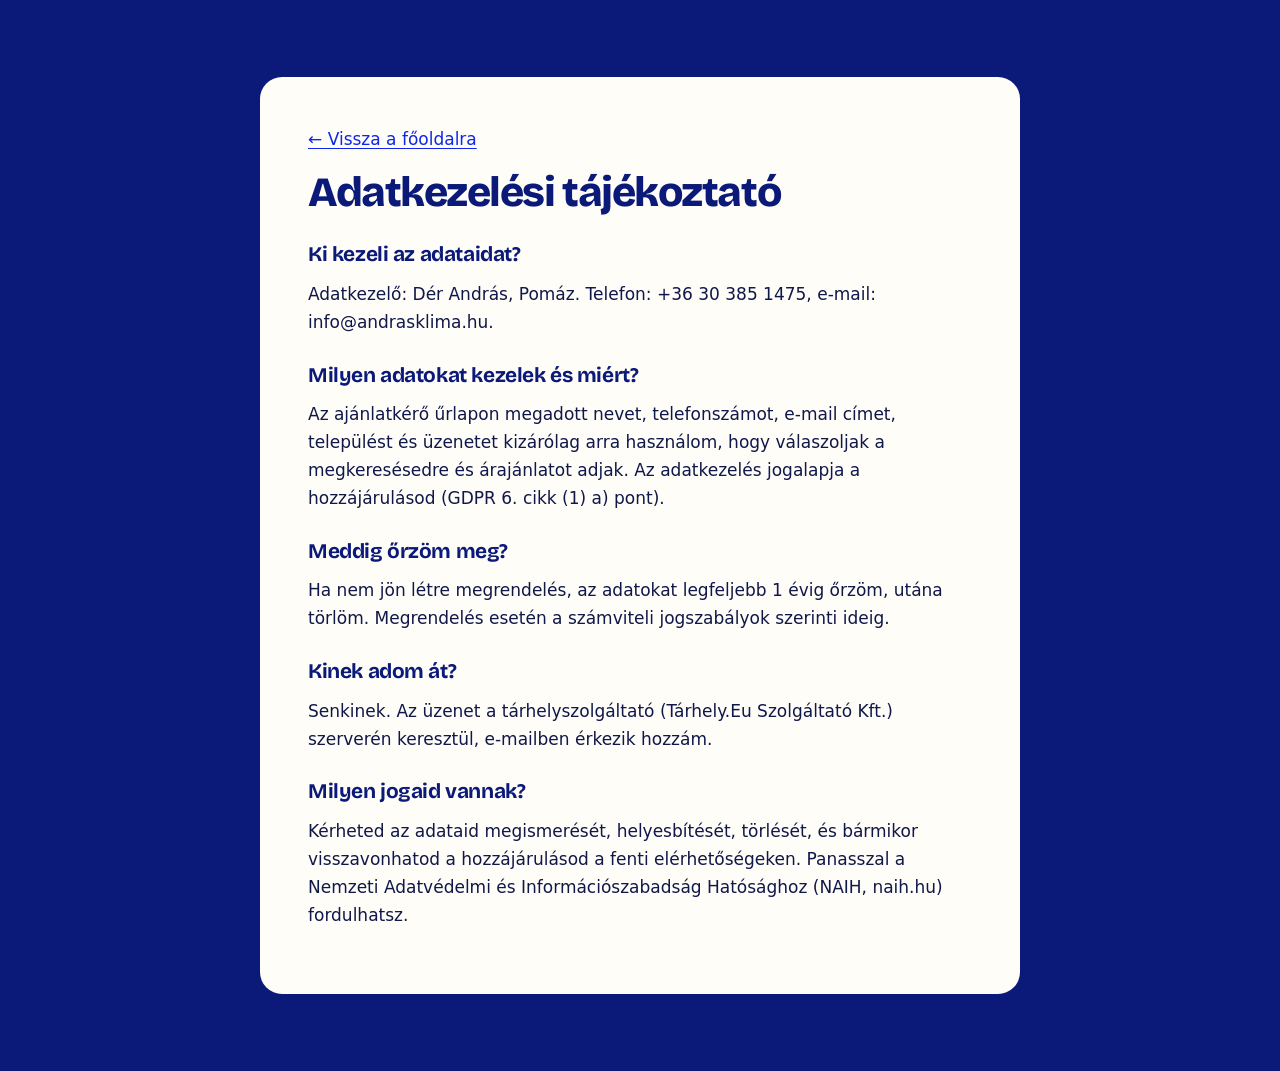
==== adatkezeles.html @ cb1713b2 "Add files via upload" ====
<!DOCTYPE html>
<html lang="hu">
<head>
  <meta charset="utf-8">
  <meta name="viewport" content="width=device-width, initial-scale=1">
  <title>Adatkezelési tájékoztató | Dér András klímaszerelő</title>
  <meta name="description" content="Adatkezelési tájékoztató az ajánlatkérő űrlaphoz – Dér András klímaszerelés.">
  <link rel="icon" href="favicon.svg" type="image/svg+xml">
  <link rel="stylesheet" href="assets/css/style.css">
</head>
<body class="subpage">
  <main id="tartalom" class="subpage-main">
    <article class="wrap subpage-card subpage-text">
      <p><a href="index.html">← Vissza a főoldalra</a></p>
      <h1>Adatkezelési tájékoztató</h1>
      <!-- MINTA SZÖVEG – élesítés előtt egészítsd ki a saját adataiddal (adószám, cím), vagy kérj hozzá szakmai segítséget. -->
      <h2>Ki kezeli az adataidat?</h2>
      <p>Adatkezelő: Dér András, Pomáz. Telefon: +36 30 385 1475, e-mail: info@andrasklima.hu.</p>
      <h2>Milyen adatokat kezelek és miért?</h2>
      <p>Az ajánlatkérő űrlapon megadott nevet, telefonszámot, e-mail címet, települést és üzenetet kizárólag arra használom, hogy válaszoljak a megkeresésedre és árajánlatot adjak. Az adatkezelés jogalapja a hozzájárulásod (GDPR 6. cikk (1) a) pont).</p>
      <h2>Meddig őrzöm meg?</h2>
      <p>Ha nem jön létre megrendelés, az adatokat legfeljebb 1 évig őrzöm, utána törlöm. Megrendelés esetén a számviteli jogszabályok szerinti ideig.</p>
      <h2>Kinek adom át?</h2>
      <p>Senkinek. Az üzenet a tárhelyszolgáltató (Tárhely.Eu Szolgáltató Kft.) szerverén keresztül, e-mailben érkezik hozzám.</p>
      <h2>Milyen jogaid vannak?</h2>
      <p>Kérheted az adataid megismerését, helyesbítését, törlését, és bármikor visszavonhatod a hozzájárulásod a fenti elérhetőségeken. Panasszal a Nemzeti Adatvédelmi és Információszabadság Hatósághoz (NAIH, naih.hu) fordulhatsz.</p>
    </article>
  </main>
</body>
</html>
---- assets/css/style.css ----
/* =========================================================
   Dér András – Klímaszerelés | egyetlen stíluslap
   Tartalom: 1. Alapok  2. Fejléc  3. Hero  4. Szekciók
   5. Szolgáltatások  6. Terület  7. Miért klíma  8. Árak
   9. Rólam  10. Űrlap  11. Lábléc  12. Animációk  13. Reszponzív
   ========================================================= */

@font-face {
  font-family: "Bricolage";
  src: url("../fonts/bricolage-latin.woff2") format("woff2");
  font-weight: 200 800; font-display: swap;
  unicode-range: U+0000-00FF, U+0131, U+0152-0153, U+02BB-02BC, U+02C6, U+02DA, U+02DC, U+2000-206F, U+20AC, U+2122, U+2191, U+2193, U+2212, U+2215, U+FEFF, U+FFFD;
}
@font-face {
  font-family: "Bricolage";
  src: url("../fonts/bricolage-latin-ext.woff2") format("woff2");
  font-weight: 200 800; font-display: swap;
  unicode-range: U+0100-02BA, U+02BD-02C5, U+02C7-02CC, U+02CE-02D7, U+02DD-02FF, U+1E00-1E9F, U+20A0-20AB, U+20AD-20C0, U+2C60-2C7F, U+A720-A7FF;
}

/* ---------- 1. Alapok ---------- */
:root {
  /* Márkaszínek – ha változtatnál, itt elég */
  --ink: #0B1A78;          /* mély sötétkék (hátterek, címsorok) */
  --ink-2: #09156A;        /* még mélyebb */
  --ink-3: #142A9E;        /* sötétkék, világosabb */
  --ink-deep: #071150;     /* lábléc */
  --brand: #0E27E8;        /* élénk márkakék (kiemelések) */
  --ice: #3DB3E0;          /* világoskék (kiemelés) */
  --ice-soft: #A9DDF2;     /* világoskék, halvány */
  --teal: #3DB3E0;
  --teal-text: #0E27E8;    /* linkek világos háttéren */
  --heat: #3DB3E0;         /* kiemelő gombszín */
  --heat-dark: #0E27E8;
  --on-accent: #0A1240;    /* szöveg világoskék háttéren */
  --paper: #FBF7EE;        /* krémfehér */
  --paper-2: #F3ECDD;      /* krém, sötétebb */
  --white: #FFFDF8;
  --text: #10184A;
  --muted: #444F78;
  --on-dark: #E3E8FF;      /* szöveg kék háttéren */
  --on-dark-muted: #CDD5FF;
  --danger: #B42318;
  --focus: #0E27E8;
  --radius: 22px;
  --radius-sm: 12px;
  --shadow: 0 1px 2px rgba(16,24,74,.06), 0 12px 32px -12px rgba(16,24,74,.22);
  --font-head: "Bricolage", ui-sans-serif, system-ui, "Segoe UI", sans-serif;
  --font-body: ui-sans-serif, system-ui, -apple-system, "Segoe UI", Roboto, "Helvetica Neue", Arial, sans-serif;
  --wrap: 1180px;
  --header-h: 72px;
}

*, *::before, *::after { box-sizing: border-box; }
html { scroll-behavior: smooth; scroll-padding-top: calc(var(--header-h) + 12px); -webkit-text-size-adjust: 100%; }
body {
  margin: 0; font-family: var(--font-body); font-size: clamp(1rem, .96rem + .2vw, 1.0625rem);
  line-height: 1.65; color: var(--text); background: var(--paper);
  -webkit-font-smoothing: antialiased; overflow-x: hidden;
}
img, svg { display: block; max-width: 100%; height: auto; }
h1, h2, h3 { font-family: var(--font-head); line-height: 1.1; margin: 0 0 .6em; letter-spacing: -.02em; font-weight: 700; }
h1 { font-size: clamp(2.4rem, 1.4rem + 4.6vw, 4.6rem); font-weight: 800; letter-spacing: -.035em; }
h2 { font-size: clamp(1.9rem, 1.3rem + 2.4vw, 3rem); }
h3 { font-size: clamp(1.15rem, 1.05rem + .4vw, 1.35rem); letter-spacing: -.01em; }
p { margin: 0 0 1em; }
a { color: var(--teal-text); text-underline-offset: 3px; }
a[href^="tel:"] { white-space: nowrap; }
a:hover { text-decoration-thickness: 2px; }
ul, ol { margin: 0; padding: 0; }
ul[role="list"], .town-list, .hero-facts, .main-nav ul, .price-card ul { list-style: none; }
figure { margin: 0; }
button { font: inherit; cursor: pointer; }

:focus-visible { outline: 3px solid var(--focus); outline-offset: 3px; border-radius: 6px; }
.sr-only { position: absolute !important; width: 1px; height: 1px; overflow: hidden; clip: rect(0 0 0 0); white-space: nowrap; }
.skip-link {
  position: absolute; left: 12px; top: -60px; z-index: 100; background: var(--ice); color: var(--on-accent);
  padding: .7em 1.1em; border-radius: 10px; font-weight: 700; text-decoration: none; transition: top .2s;
}
.skip-link:focus { top: 12px; }
main:focus { outline: none; }

.wrap { width: min(100% - 2.5rem, var(--wrap)); margin-inline: auto; }

/* Gombok */
.btn {
  display: inline-flex; align-items: center; justify-content: center; gap: .55em;
  background: var(--ice); color: var(--on-accent); font-weight: 700; text-decoration: none;
  padding: .95em 1.5em; border-radius: 999px; border: 2px solid var(--heat);
  transition: transform .25s cubic-bezier(.2,.8,.2,1), box-shadow .25s, background .25s;
  box-shadow: 0 10px 24px -10px rgba(61,179,224,.75); min-height: 48px; line-height: 1.2;
}
.btn svg { width: 1.15em; height: 1.15em; transition: transform .25s; }
.btn:hover { transform: translateY(-2px); box-shadow: 0 16px 30px -12px rgba(61,179,224,.9); text-decoration: none; }
.btn:hover svg { transform: translateX(3px); }
.btn:active { transform: translateY(0); }
.btn-ghost { background: transparent; color: var(--white); border-color: rgba(255,255,255,.3); box-shadow: none; }
.btn-ghost:hover { border-color: var(--paper); box-shadow: none; }
.btn-ghost:hover svg { transform: none; }
.btn-small { padding: .6em 1.1em; font-size: .95rem; min-height: 44px; }
.btn-ice { background: var(--paper); border-color: var(--paper); color: var(--ink); box-shadow: none; }
.btn-block { width: 100%; }

/* ---------- 2. Fejléc ---------- */
.site-header {
  --focus: var(--paper);
  position: fixed; inset: 0 0 auto; z-index: 50; height: var(--header-h);
  color: var(--white); transition: background .3s, box-shadow .3s;
}
.site-header.is-scrolled { background: rgba(11,26,120,.94); backdrop-filter: blur(12px); -webkit-backdrop-filter: blur(12px); box-shadow: 0 8px 30px -18px rgba(5,10,60,.6); }
.header-inner { height: 100%; display: flex; align-items: center; gap: 1.5rem; }
.logo { display: flex; align-items: center; gap: .65rem; color: inherit; text-decoration: none; margin-right: auto; }
.logo-mark {
  width: 36px; height: 36px; border-radius: 50%; flex: none;
  background: conic-gradient(from 210deg, var(--ice), var(--ice-soft) 40%, var(--paper) 70%, var(--ice));
  -webkit-mask: radial-gradient(circle, transparent 9px, #000 10px); mask: radial-gradient(circle, transparent 9px, #000 10px);
  animation: spin 14s linear infinite;
}
.logo-text { font-family: var(--font-head); font-weight: 800; font-size: 1.15rem; line-height: 1; letter-spacing: -.02em; }
.logo-text small { display: block; font-family: var(--font-body); font-weight: 500; font-size: .72rem; letter-spacing: .14em; text-transform: uppercase; color: var(--ice); margin-top: 4px; }

.main-nav ul { display: flex; align-items: center; gap: .25rem; }
.main-nav a:not(.btn) {
  color: var(--white); text-decoration: none; font-weight: 500; font-size: .95rem; padding: .5em .75em; border-radius: 999px;
  position: relative; transition: background .2s;
}
.main-nav a:not(.btn):hover, .main-nav a[aria-current="true"] { background: rgba(255,255,255,.1); }
.nav-cta-li { margin-left: .5rem; }

.header-tools { display: flex; align-items: center; gap: .4rem; }
.icon-btn {
  width: 44px; height: 44px; border-radius: 50%; display: grid; place-items: center;
  background: rgba(255,255,255,.08); border: 1px solid rgba(255,255,255,.16); color: var(--white); transition: background .2s;
}
.icon-btn svg { width: 20px; height: 20px; }
.icon-btn:hover { background: rgba(255,255,255,.18); }
.phone-btn { display: none; }
.menu-toggle { display: none; width: 44px; height: 44px; border: 0; background: transparent; position: relative; color: var(--white); }
.menu-toggle span, .menu-toggle span::before, .menu-toggle span::after {
  position: absolute; left: 11px; width: 22px; height: 2px; background: currentColor; border-radius: 2px; transition: transform .3s, top .3s, opacity .2s;
}
.menu-toggle span { top: 21px; }
.menu-toggle span::before, .menu-toggle span::after { content: ""; left: 0; }
.menu-toggle span::before { top: -7px; }
.menu-toggle span::after { top: 7px; }
.menu-toggle[aria-expanded="true"] span { background: transparent; }
.menu-toggle[aria-expanded="true"] span::before { top: 0; transform: rotate(45deg); background: var(--white); }
.menu-toggle[aria-expanded="true"] span::after { top: 0; transform: rotate(-45deg); background: var(--white); }

/* ---------- 3. Hero ---------- */
.hero {
  --focus: var(--paper);
  position: relative; overflow: hidden; color: var(--white);
  background:
    radial-gradient(900px 560px at 85% 25%, rgba(14,39,232,.85), transparent 65%),
    radial-gradient(600px 400px at 95% 90%, rgba(61,179,224,.22), transparent 60%),
    radial-gradient(700px 500px at 0% 100%, rgba(5,10,60,.5), transparent 60%),
    var(--ink);
  padding: calc(var(--header-h) + clamp(2.5rem, 6vw, 5.5rem)) 0 clamp(4rem, 8vw, 7rem);
}
.hero-air { position: absolute; inset: 0; pointer-events: none; opacity: .6; }
.hero-air svg { width: 100%; height: 100%; }
.hero-air path {
  fill: none; stroke: var(--ice); stroke-width: 1.4; stroke-linecap: round;
  stroke-dasharray: 2 18 120 40; animation: airflow 9s linear infinite; opacity: .55;
}
.hero-air path:nth-child(2) { animation-duration: 12s; stroke: var(--ice-soft); }
.hero-air path:nth-child(3) { animation-duration: 10s; animation-direction: reverse; opacity: .3; }
.hero-air path:nth-child(4) { animation-duration: 14s; stroke: var(--paper); opacity: .3; }

.hero-grid { position: relative; display: grid; grid-template-columns: 1.25fr .9fr; gap: clamp(2rem, 5vw, 4rem); align-items: center; }
.eyebrow {
  display: inline-flex; align-items: center; gap: .6em; font-size: .82rem; font-weight: 600; letter-spacing: .14em; text-transform: uppercase;
  color: var(--ice-soft); margin-bottom: 1.4rem;
}
.eyebrow::before { content: ""; width: 28px; height: 2px; background: var(--paper); }
.hero h1 em {
  font-style: normal; color: var(--ink); background: var(--paper); padding: 0 .18em; border-radius: .18em;
  -webkit-box-decoration-break: clone; box-decoration-break: clone; white-space: nowrap;
}
.lead { font-size: clamp(1.05rem, 1rem + .35vw, 1.25rem); color: var(--on-dark); max-width: 36em; margin-bottom: 2rem; }
.hero-actions { display: flex; flex-wrap: wrap; gap: .8rem; margin-bottom: 2.6rem; }
.hero-facts { display: flex; flex-wrap: wrap; gap: .6rem 1.8rem; color: var(--on-dark-muted); font-size: .92rem; }
.hero-facts li { display: flex; align-items: baseline; gap: .4em; }
.hero-facts strong { font-family: var(--font-head); color: var(--white); font-size: 1.1rem; }

/* Termosztát */
.dial-wrap { display: grid; place-items: center; }
.dial { position: relative; width: min(100%, 380px); aspect-ratio: 1; }
.dial::before {
  content: ""; position: absolute; inset: 9%; border-radius: 50%;
  background: radial-gradient(circle at 35% 30%, #2A43F5, var(--brand) 55%, var(--ink-2));
  box-shadow: inset 0 2px 0 rgba(255,255,255,.12), 0 40px 80px -30px rgba(5,10,60,.75), 0 0 0 1px rgba(255,255,255,.06);
}
.dial-ring { position: absolute; inset: 0; width: 100%; height: 100%; transform: rotate(135deg); }
.dial-ring circle { fill: none; stroke-width: 9; stroke-linecap: round; stroke-dasharray: 396 532; }
.dial-track { stroke: rgba(255,255,255,.14); }
.dial-heat { stroke: var(--paper); animation: heatOut 2.6s .3s cubic-bezier(.6,0,.3,1) forwards; }
.dial-cool { stroke-dasharray: 0 532; animation: coolIn 2.6s .3s cubic-bezier(.6,0,.3,1) forwards; }
.dial-face { position: absolute; inset: 0; display: grid; place-content: center; text-align: center; }
.dial-label { font-size: .78rem; letter-spacing: .2em; text-transform: uppercase; color: var(--on-dark-muted); }
.dial-temp { font-family: var(--font-head); font-weight: 800; font-size: clamp(4.5rem, 3rem + 6vw, 7rem); line-height: 1; letter-spacing: -.05em; font-variant-numeric: tabular-nums; }
.dial-temp sup { font-size: .3em; vertical-align: top; position: relative; top: .5em; margin-left: .05em; color: var(--ice-soft); letter-spacing: 0; }
.dial-mode { display: inline-flex; align-items: center; justify-content: center; gap: .45em; color: var(--ice-soft); font-weight: 600; font-size: .95rem; margin-top: .3rem; }
.dial-mode .dot { width: 8px; height: 8px; border-radius: 50%; background: var(--ice-soft); box-shadow: 0 0 0 0 rgba(169,221,242,.7); animation: pulse 2s infinite; }
.flake { position: absolute; width: 10px; height: 10px; border-radius: 50%; background: var(--ice); opacity: .7; animation: float 6s ease-in-out infinite; }
.f1 { top: 6%; left: 14%; } .f2 { top: 78%; right: 4%; width: 14px; height: 14px; animation-delay: -2s; background: var(--paper); opacity: .85; } .f3 { bottom: 2%; left: 30%; width: 6px; height: 6px; animation-delay: -4s; }

/* ---------- 4. Szekciók ---------- */
.section { padding: clamp(4.5rem, 9vw, 8rem) 0; position: relative; }
.section-dark { background: radial-gradient(800px 500px at 100% 0%, rgba(14,39,232,.55), transparent 60%), var(--ink); color: var(--on-dark); --focus: var(--paper); }
.section-dark h2, .section-dark h3 { color: var(--white); }
.section-dark a { color: var(--paper); }
.section-paper { background: var(--paper-2); }
.section-head { max-width: 760px; margin-bottom: clamp(2.5rem, 5vw, 4rem); }
.section-head > p:last-child { color: var(--muted); font-size: 1.08rem; }
.kicker {
  display: inline-flex; align-items: center; gap: .7em; font-weight: 600; font-size: .85rem; letter-spacing: .12em; text-transform: uppercase; color: var(--muted); margin-bottom: 1rem;
}
.section-dark .kicker { color: var(--on-dark-muted); }
.kicker span {
  font-family: var(--font-head); background: var(--ice); color: var(--on-accent); border-radius: 999px; padding: .15em .65em; letter-spacing: 0; font-weight: 800;
}

/* ---------- 5. Szolgáltatások ---------- */
.service-grid { display: grid; grid-template-columns: repeat(3, 1fr); gap: 1.1rem; counter-reset: svc; }
.service-card {
  --mx: 50%; --my: 0%;
  position: relative; background: var(--white); border-radius: var(--radius); padding: 2rem 1.8rem 1.8rem;
  border: 1px solid rgba(16,24,74,.08); box-shadow: var(--shadow); overflow: hidden; counter-increment: svc;
  transition: transform .35s cubic-bezier(.2,.8,.2,1), box-shadow .35s;
}
.service-card::before {
  content: ""; position: absolute; inset: 0; pointer-events: none; opacity: 0; transition: opacity .35s;
  background: radial-gradient(380px circle at var(--mx) var(--my), rgba(61,179,224,.28), transparent 45%);
}
.service-card::after {
  content: "0" counter(svc); position: absolute; top: 1.2rem; right: 1.4rem; font-family: var(--font-head); font-weight: 800;
  font-size: 2.6rem; line-height: 1; color: rgba(16,24,74,.07); letter-spacing: -.04em;
}
.service-card:hover { transform: translateY(-6px); box-shadow: 0 2px 4px rgba(16,24,74,.06), 0 28px 50px -20px rgba(16,24,74,.35); }
.service-card:hover::before { opacity: 1; }
.service-card > * { position: relative; }
.service-icon {
  width: 56px; height: 56px; padding: 13px; border-radius: 16px; background: var(--brand); color: var(--white); margin-bottom: 1.4rem;
  transition: transform .4s cubic-bezier(.2,.8,.2,1), background .3s, color .3s;
}
.service-card:hover .service-icon { transform: rotate(-8deg) scale(1.06); background: var(--ice); color: var(--on-accent); }
.service-card p { color: var(--muted); margin: 0; }

/* ---------- 6. Terület ---------- */
.area-grid { display: grid; grid-template-columns: 1.1fr .9fr; gap: clamp(2rem, 5vw, 5rem); align-items: center; }
.town-list { display: flex; flex-wrap: wrap; gap: .5rem; margin: 1.6rem 0 2.2rem; }
.town-list li { border: 1px solid rgba(255,255,255,.4); color: var(--white); border-radius: 999px; padding: .35em .9em; font-size: .92rem; }
.town-list li:last-child { background: var(--paper); color: var(--ink); border-color: var(--paper); font-weight: 600; }
.funfact {
  position: relative; background: linear-gradient(135deg, var(--ink-3), var(--ink-2)); border: 1px solid rgba(255,255,255,.22);
  border-radius: var(--radius); padding: 1.6rem 1.6rem 1.4rem; overflow: hidden;
}
.funfact::after {
  content: "?"; position: absolute; right: -.05em; bottom: -.3em; font-family: var(--font-head); font-weight: 800; font-size: 9rem; line-height: 1; color: rgba(61,179,224,.25); pointer-events: none;
}
.funfact h3 { color: var(--ice-soft) !important; display: flex; gap: .4em; align-items: center; margin-bottom: .5rem; }
.funfact p { color: var(--white); font-size: 1.05rem; min-height: 5.4em; transition: opacity .3s, transform .3s; }
.funfact p.is-changing { opacity: 0; transform: translateY(6px); }
.area-map img { width: 100%; border-radius: var(--radius); box-shadow: 0 40px 80px -40px rgba(5,10,60,.8); }
.marquee { overflow: hidden; margin: clamp(3rem, 6vw, 5rem) 0 calc(-1 * clamp(4.5rem, 9vw, 8rem) + 2.5rem); border-block: 1px solid rgba(255,255,255,.08); padding: 1.1rem 0; }
.marquee-track { display: flex; width: max-content; animation: marquee 40s linear infinite; }
.marquee span { font-family: var(--font-head); font-weight: 700; font-size: clamp(1.5rem, 1rem + 2vw, 2.5rem); color: transparent; -webkit-text-stroke: 1px rgba(255,255,255,.5); padding: 0 1.2rem; white-space: nowrap; letter-spacing: -.02em; }
.marquee span:nth-child(4n+1) { color: var(--ice-soft); -webkit-text-stroke: 0; }

/* ---------- 7. Miért klíma ---------- */
.why-grid { display: grid; grid-template-columns: repeat(3, 1fr); gap: 1.2rem; }
.why-card { background: var(--white); border-radius: var(--radius); overflow: hidden; box-shadow: var(--shadow); border: 1px solid rgba(16,24,74,.08); }
.why-card img { width: 100%; aspect-ratio: 4 / 3; object-fit: cover; transition: transform .6s cubic-bezier(.2,.8,.2,1); }
.why-card:hover img { transform: scale(1.04); }
.why-card h3 { margin: 1.4rem 1.6rem .5rem; }
.why-card p { margin: 0 1.6rem 1.7rem; color: var(--muted); }
.stat-row { display: grid; grid-template-columns: repeat(3, 1fr); gap: 1.2rem; margin-top: clamp(2.5rem, 5vw, 4rem); }
.stat-row li { border-top: 3px solid var(--ink); padding-top: 1.1rem; }
.stat-num { display: block; font-family: var(--font-head); font-weight: 800; font-size: clamp(2.6rem, 2rem + 2.5vw, 3.8rem); line-height: 1; letter-spacing: -.04em; color: var(--ink); margin-bottom: .4rem; font-variant-numeric: tabular-nums; }
.stat-row li:nth-child(1) .stat-num { color: var(--ink); }
.stat-row li:nth-child(2) .stat-num { color: var(--text); }
.stat-row li:nth-child(3) .stat-num { color: var(--ink); }
.stat-row li:nth-child(2) { border-top-color: var(--ice); }
.stat-label { color: var(--muted); font-size: .95rem; }
.why-cta { margin: 3rem 0 0; font-size: 1.15rem; font-weight: 500; }
.why-cta a { font-weight: 700; }

/* ---------- 8. Árak ---------- */
.price-grid { display: grid; grid-template-columns: repeat(3, 1fr); gap: 1.2rem; align-items: stretch; margin-bottom: 2.5rem; }
.price-card { background: var(--white); border-radius: var(--radius); padding: 2rem 1.8rem; border: 1px solid rgba(16,24,74,.1); display: flex; flex-direction: column; position: relative; transition: transform .35s; }
.price-card:hover { transform: translateY(-4px); }
.price-card-featured { background: var(--ink); color: var(--on-dark); border-color: var(--ink); box-shadow: 0 30px 60px -30px rgba(11,26,120,.7); --focus: var(--paper); background: linear-gradient(160deg, var(--brand), var(--ink)); }
.price-card-featured h3 { color: var(--white); }
.price-card-featured .price { color: var(--white); }
.price-card-featured li::before { background: var(--ice) !important; }
.badge { position: absolute; top: -.85rem; left: 1.8rem; margin: 0; background: var(--ice); color: var(--on-accent); font-weight: 700; font-size: .8rem; letter-spacing: .06em; text-transform: uppercase; padding: .3em .9em; border-radius: 999px; }
.price { font-family: var(--font-head); font-weight: 800; font-size: clamp(1.9rem, 1.5rem + 1.4vw, 2.5rem); letter-spacing: -.03em; color: var(--ink); line-height: 1.1; margin-bottom: 1rem; }
.price .from { font-family: var(--font-body); font-size: 1.05rem; margin-left: .1em; font-weight: 500; letter-spacing: 0; color: inherit; opacity: .7; }
.price-card ul { display: grid; gap: .55rem; margin: .5rem 0 1.6rem; }
.price-card li { position: relative; padding-left: 1.4em; font-size: .97rem; }
.price-card li::before { content: ""; position: absolute; left: 0; top: .55em; width: .6em; height: .6em; border-radius: 50%; background: var(--teal); }
.price-card .btn { margin-top: auto; }
.table-wrap { background: var(--white); border-radius: var(--radius); padding: .6rem 1.8rem 1rem; border: 1px solid rgba(16,24,74,.1); overflow-x: auto; }
.price-table { width: 100%; border-collapse: collapse; }
.price-table caption { text-align: left; font-family: var(--font-head); font-weight: 700; font-size: 1.25rem; padding: 1.2rem 0 .6rem; color: var(--ink); }
.price-table th, .price-table td { text-align: left; padding: .9rem 0; border-bottom: 1px solid rgba(16,24,74,.1); vertical-align: top; }
.price-table thead th { font-size: .8rem; text-transform: uppercase; letter-spacing: .1em; color: var(--muted); font-weight: 600; padding-top: .4rem; }
.price-table tbody th { font-weight: 500; padding-right: 1.5rem; }
.price-table td { text-align: right; font-weight: 700; color: var(--ink); }
.price-table thead th:last-child { text-align: right; }
.price-table tbody tr:last-child th, .price-table tbody tr:last-child td { border-bottom: 0; }

/* ---------- 9. Rólam ---------- */
.about-grid { display: grid; grid-template-columns: .8fr 1.2fr; gap: clamp(2rem, 6vw, 5.5rem); align-items: center; }
.about-photo { position: relative; isolation: isolate; width: 100%; max-width: 420px; justify-self: center; }
.about-photo::before { content: ""; position: absolute; inset: 0; background: var(--ice); opacity: .35; border-radius: var(--radius); transform: rotate(-4deg); z-index: -1; transition: transform .6s cubic-bezier(.2,.8,.2,1); }
.about-photo:hover::before { transform: rotate(-6deg); }
.about-photo img { width: 100%; height: auto; border-radius: var(--radius); box-shadow: var(--shadow); aspect-ratio: 480 / 560; object-fit: cover; }
.about-copy > p { font-size: 1.08rem; color: var(--muted); }
.contact-list { display: grid; gap: .7rem; margin-top: 1.8rem; }
.contact-list li { display: flex; align-items: center; gap: .8rem; font-weight: 600; }
.contact-list svg { width: 42px; height: 42px; padding: 10px; border-radius: 12px; background: var(--brand); color: var(--white); flex: none; }
.contact-list a { color: var(--ink); text-decoration: none; }
.contact-list a:hover { text-decoration: underline; }

/* ---------- 10. Űrlap ---------- */
.form-grid { display: grid; grid-template-columns: .85fr 1.15fr; gap: clamp(2rem, 5vw, 4.5rem); align-items: start; }
.form-intro > p { font-size: 1.08rem; }
.steps { list-style: none; counter-reset: st; display: grid; gap: .9rem; margin-top: 2rem; }
.steps li { counter-increment: st; display: flex; align-items: center; gap: 1rem; color: var(--white); font-weight: 500; }
.steps li::before { content: counter(st); display: grid; place-items: center; width: 40px; height: 40px; flex: none; border-radius: 50%; border: 2px solid var(--paper); color: var(--paper); font-family: var(--font-head); font-weight: 800; }
.form-card { background: var(--white); color: var(--text); border-radius: calc(var(--radius) + 4px); padding: clamp(1.4rem, 3vw, 2.4rem); box-shadow: 0 40px 80px -40px rgba(5,10,60,.6); --focus: var(--ink); }
.form-card a { color: var(--teal-text); }
.form-note { font-size: .9rem; color: var(--muted); margin-bottom: 1.2rem; }
.field { margin-bottom: 1.05rem; min-width: 0; }
.field-row { display: grid; grid-template-columns: 1fr 1fr; gap: 0 1rem; }
.field label { display: block; font-weight: 600; font-size: .95rem; margin-bottom: .35rem; color: var(--ink); }
.field input:not([type="checkbox"]), .field select, .field textarea {
  width: 100%; font: inherit; font-size: 1rem; color: var(--text); background: var(--paper); min-height: 50px;
  border: 2px solid transparent; border-radius: var(--radius-sm); padding: .7em .9em; transition: border-color .2s, background .2s, box-shadow .2s;
  appearance: none; -webkit-appearance: none;
}
.field select {
  background-image: url("data:image/svg+xml,%3Csvg xmlns='http://www.w3.org/2000/svg' viewBox='0 0 24 24'%3E%3Cpath d='M6 9l6 6 6-6' fill='none' stroke='%230E27E8' stroke-width='2' stroke-linecap='round'/%3E%3C/svg%3E");
  background-repeat: no-repeat; background-position: right .8em center; background-size: 1.2em; padding-right: 2.4em;
}
.field textarea { resize: vertical; min-height: 120px; }
.field input::placeholder, .field textarea::placeholder { color: #7A8594; }
.field input:hover, .field select:hover, .field textarea:hover { border-color: rgba(16,24,74,.15); }
.field input:focus, .field select:focus, .field textarea:focus { outline: none; background: var(--white); border-color: var(--ink); box-shadow: 0 0 0 4px rgba(61,179,224,.35); }
.field [aria-invalid="true"] { border-color: var(--danger) !important; background: #FFF4F2 !important; }
.field-error { color: var(--danger); font-size: .88rem; font-weight: 600; margin: .35rem 0 0; min-height: 0; }
.field-error:empty { display: none; }
.field-check { display: grid; grid-template-columns: auto 1fr; gap: .2rem .75rem; align-items: start; margin: .4rem 0 1.4rem; }
.field-check input { width: 24px; height: 24px; margin: .1rem 0 0; accent-color: var(--teal-text); cursor: pointer; }
.field-check label { font-weight: 500; margin: 0; cursor: pointer; }
.field-check .field-error { grid-column: 2; }
.hp-field { position: absolute !important; left: -9999px; width: 1px; height: 1px; overflow: hidden; }
#kuldes-gomb[aria-busy="true"] { opacity: .75; pointer-events: none; }
#kuldes-gomb[aria-busy="true"] svg { animation: spin 1s linear infinite; }
.form-status { margin: 1rem 0 0; font-weight: 600; }
.form-status:empty { display: none; }
.form-status.is-error { color: var(--danger); background: #FFF4F2; padding: .8rem 1rem; border-radius: var(--radius-sm); }
.form-success { text-align: center; padding: 2rem .5rem; }
.form-success:focus { outline: none; }
.form-success h3 { color: var(--ink) !important; font-size: 1.6rem; }
.form-success p { color: var(--muted); }
.success-icon { width: 84px; margin: 0 auto 1.2rem; }
.success-icon circle { fill: none; stroke: var(--ice); stroke-width: 3; stroke-dasharray: 151; stroke-dashoffset: 151; animation: draw .7s .1s ease-out forwards; }
.success-icon path { fill: none; stroke: var(--ink); stroke-width: 4; stroke-linecap: round; stroke-linejoin: round; stroke-dasharray: 40; stroke-dashoffset: 40; animation: draw .4s .7s ease-out forwards; }

/* ---------- 11. Lábléc ---------- */
.site-footer { background: var(--ink-deep); color: var(--on-dark-muted); --focus: var(--paper); padding: clamp(3.5rem, 7vw, 5rem) 0 0; }
.footer-grid { display: grid; grid-template-columns: 1fr 1.2fr 1fr; gap: 2.5rem; padding-bottom: 3rem; }
.footer-title { font-size: 1.1rem; color: var(--white); margin-bottom: 1.1rem; letter-spacing: 0; }
.footer-title::after { content: ""; display: block; width: 28px; height: 3px; background: var(--ice); border-radius: 3px; margin-top: .6rem; }
.site-footer ul { display: grid; gap: .55rem; }
.site-footer a { color: var(--on-dark); text-decoration: none; display: inline-flex; align-items: center; gap: .55rem; min-height: 32px; }
.site-footer a:hover { color: var(--white); text-decoration: underline; }
.site-footer svg { width: 18px; height: 18px; color: var(--ice-soft); flex: none; }
.site-footer strong { color: var(--white); }
.fb-link { border: 1px solid rgba(255,255,255,.2); border-radius: 999px; padding: .55em 1.1em; margin-top: .2rem; }
.fb-link small { opacity: .7; }
.copyright { border-top: 1px solid rgba(255,255,255,.15); padding: 1.4rem 0 1.8rem; font-size: .87rem; }
.copyright p { margin: 0; }
.copyright a { min-height: 0; text-decoration: underline; }

/* ---------- 12. Animációk ---------- */
.js .reveal { opacity: 0; transform: translateY(28px); transition: opacity .8s cubic-bezier(.2,.8,.2,1), transform .8s cubic-bezier(.2,.8,.2,1); transition-delay: var(--d, 0s); }
.js .reveal.is-visible { opacity: 1; transform: none; }
.hero-copy > * { animation: rise .9s cubic-bezier(.2,.8,.2,1) both; }
.hero-copy > *:nth-child(2) { animation-delay: .08s; } .hero-copy > *:nth-child(3) { animation-delay: .16s; }
.hero-copy > *:nth-child(4) { animation-delay: .24s; } .hero-copy > *:nth-child(5) { animation-delay: .32s; }
.dial-wrap { animation: rise 1s .2s cubic-bezier(.2,.8,.2,1) both; }

@keyframes rise { from { opacity: 0; transform: translateY(24px); } to { opacity: 1; transform: none; } }
@keyframes spin { to { transform: rotate(360deg); } }
@keyframes airflow { to { stroke-dashoffset: -360; } }
@keyframes heatOut { to { stroke-dasharray: 0 532; opacity: 0; } }
@keyframes coolIn { to { stroke-dasharray: 236 532; } }
@keyframes pulse { 70% { box-shadow: 0 0 0 10px rgba(61,179,224,0); } 100% { box-shadow: 0 0 0 0 rgba(61,179,224,0); } }
@keyframes float { 50% { transform: translateY(-14px); } }
@keyframes marquee { to { transform: translateX(-50%); } }
@keyframes draw { to { stroke-dashoffset: 0; } }

@media (prefers-reduced-motion: reduce) {
  *, *::before, *::after { animation-duration: .01ms !important; animation-iteration-count: 1 !important; transition-duration: .01ms !important; scroll-behavior: auto !important; }
  .js .reveal { opacity: 1; transform: none; }
  .marquee-track { animation: none; }
}

/* ---------- 13. Reszponzív ---------- */
@media (max-width: 1040px) {
  :root { --header-h: 66px; }
  .menu-toggle { display: block; }
  .phone-btn { display: grid; }
  .main-nav {
    position: fixed; top: var(--header-h); left: 0; right: 0; background: var(--ink); border-top: 1px solid rgba(255,255,255,.15);
    padding: 1rem 1.25rem 1.6rem; box-shadow: 0 30px 40px -20px rgba(5,10,60,.6);
    visibility: hidden; opacity: 0; transform: translateY(-10px); transition: opacity .25s, transform .25s, visibility 0s .25s;
    max-height: calc(100dvh - var(--header-h)); overflow-y: auto;
  }
  .main-nav.is-open { visibility: visible; opacity: 1; transform: none; transition: opacity .25s, transform .25s; }
  .main-nav ul { flex-direction: column; align-items: stretch; gap: .2rem; }
  .main-nav a:not(.btn) { display: block; font-size: 1.15rem; padding: .8em 1em; }
  .nav-cta-li { margin: .8rem 0 0; }
  .nav-cta-li .btn { width: 100%; padding: .9em; font-size: 1.05rem; }
  .site-header.menu-open { background: var(--ink); }
  .service-grid, .why-grid, .price-grid { grid-template-columns: repeat(2, 1fr); }
  .price-card-featured { order: -1; grid-column: 1 / -1; }
}

@media (max-width: 860px) {
  .hero-grid, .area-grid, .about-grid, .form-grid { grid-template-columns: 1fr; }
  .dial { width: min(62vw, 250px); }
  .about-photo { max-width: 300px; margin-inline: auto; }
  .area-map { max-width: 460px; }
  .footer-grid { grid-template-columns: 1fr 1fr; }
  .footer-grid > section:last-child { grid-column: 1 / -1; }
}

@media (max-width: 620px) {
  .wrap { width: min(100% - 2rem, var(--wrap)); }
  .service-grid, .why-grid, .price-grid, .stat-row { grid-template-columns: 1fr; }
  .field-row { grid-template-columns: 1fr; }
  .hero { padding-top: calc(var(--header-h) + 1.5rem); }
  .hero-actions .btn { flex: 1 1 100%; }
  .hero-facts { gap: .5rem 1.2rem; }
  .logo-text { font-size: 1.05rem; }
  .table-wrap { padding: .4rem 1.1rem .8rem; }
  .price-table, .price-table tbody, .price-table tr, .price-table th, .price-table td { display: block; }
  .price-table caption { display: block; width: 100%; }
  .price-table thead { position: absolute; width: 1px; height: 1px; overflow: hidden; clip: rect(0 0 0 0); }
  .price-table tbody tr { padding: .8rem 0; border-bottom: 1px solid rgba(16,24,74,.1); }
  .price-table tbody tr:last-child { border-bottom: 0; }
  .price-table th, .price-table td { border: 0; padding: 0; text-align: left; }
  .price-table td { color: var(--teal-text); margin-top: .15rem; }
  .footer-grid { grid-template-columns: 1fr; gap: 2rem; }
}

@media (max-width: 380px) {
  .logo-text small { display: none; }
  .icon-btn { width: 40px; height: 40px; }
}

@media print {
  .site-header, .hero-air, .marquee, .dial-wrap, .form-card, .skip-link { display: none !important; }
  body { background: #fff; color: #000; }
  .section-dark { background: #fff; color: #000; }
  .js .reveal { opacity: 1; transform: none; }
}

/* ---------- Aloldalak (köszönjük, adatkezelés) ---------- */
.subpage { background: var(--ink); min-height: 100vh; }
.subpage-card { --focus: var(--ink); }
.subpage-main { padding: clamp(2rem, 6vw, 5rem) 0; }
.subpage-card { background: var(--white); border-radius: var(--radius); padding: clamp(1.6rem, 4vw, 3rem); max-width: 760px; text-align: center; }
.subpage-card h1 { font-size: clamp(1.8rem, 1.4rem + 2vw, 2.6rem); color: var(--ink); }
.subpage-text { text-align: left; }
.subpage-text h2 { font-size: 1.3rem; margin-top: 1.8rem; color: var(--ink); }
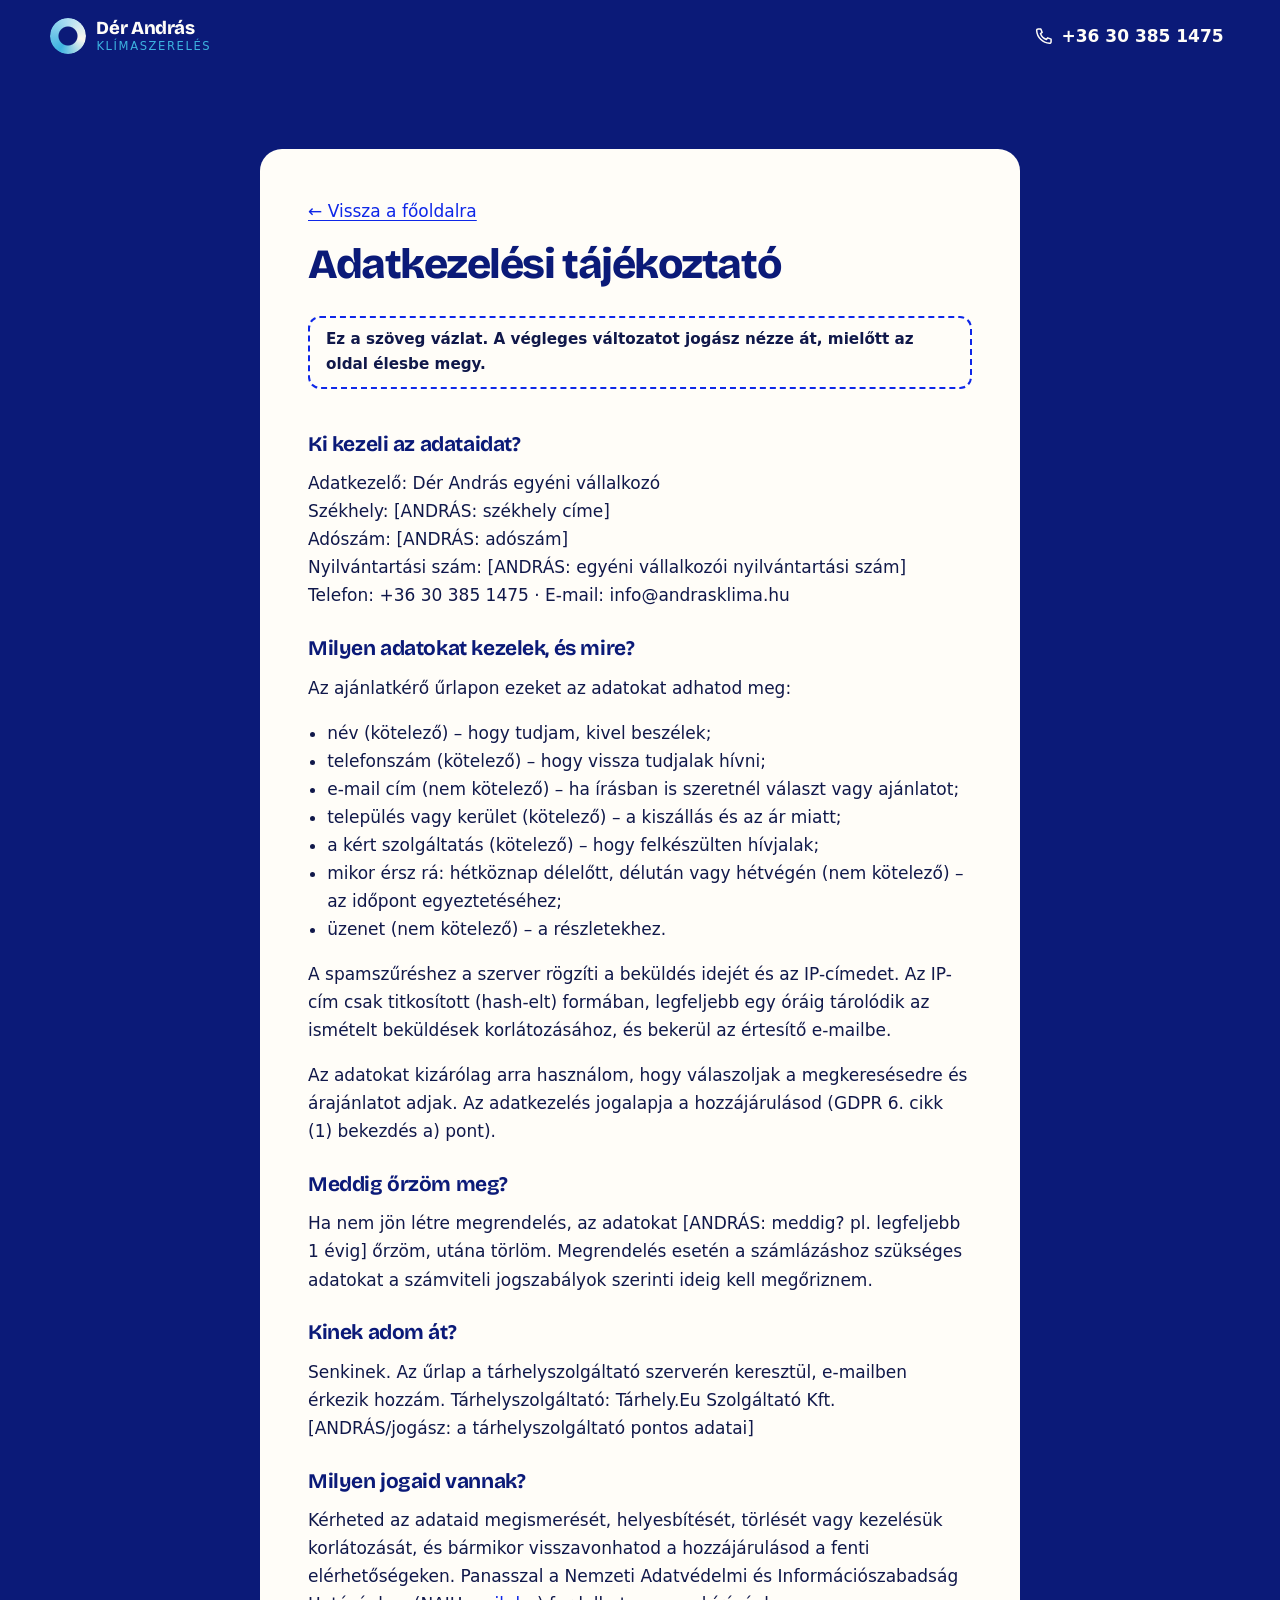
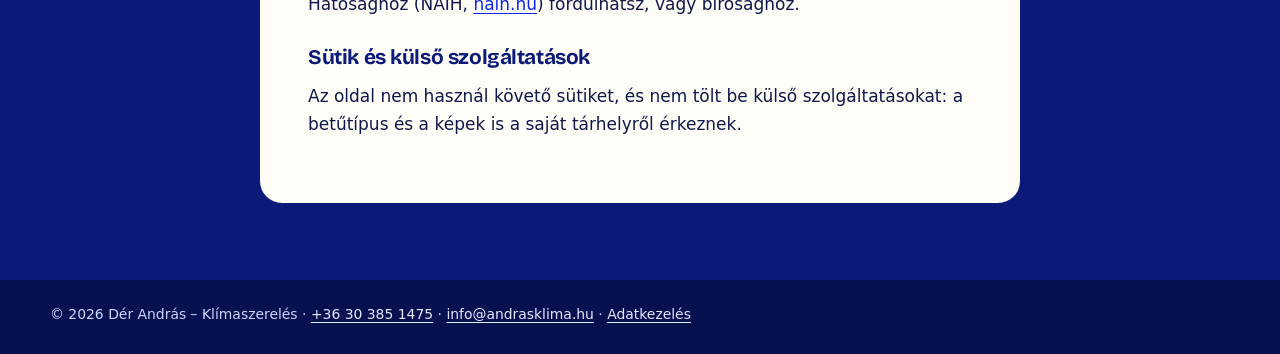
==== commit 98198eb4: "Add files via upload" ====
--- a/adatkezeles.html
+++ b/adatkezeles.html
@@ -9,22 +9,66 @@
   <link rel="stylesheet" href="assets/css/style.css">
 </head>
 <body class="subpage">
-  <main id="tartalom" class="subpage-main">
+  <a class="skip-link" href="#tartalom">Ugrás a tartalomra</a>
+  <svg width="0" height="0" class="sr-only" aria-hidden="true" focusable="false">
+    <symbol id="i-phone" viewBox="0 0 24 24"><path d="M5 3.5h3.2l1.6 4.2-2 1.4a11 11 0 0 0 7.1 7.1l1.4-2 4.2 1.6V19a1.8 1.8 0 0 1-1.9 1.8A16.5 16.5 0 0 1 3.2 5.4 1.8 1.8 0 0 1 5 3.5z" fill="none" stroke="currentColor" stroke-width="1.8" stroke-linejoin="round"/></symbol>
+    <symbol id="i-mail" viewBox="0 0 24 24"><rect x="3" y="5" width="18" height="14" rx="2.5" fill="none" stroke="currentColor" stroke-width="1.8"/><path d="M3.5 6.5l8.5 6.5 8.5-6.5" fill="none" stroke="currentColor" stroke-width="1.8" stroke-linejoin="round"/></symbol>
+    <symbol id="i-pin" viewBox="0 0 24 24"><path d="M12 21s-7-6.2-7-11.5a7 7 0 0 1 14 0C19 14.8 12 21 12 21z" fill="none" stroke="currentColor" stroke-width="1.8"/><circle cx="12" cy="9.5" r="2.5" fill="currentColor"/></symbol>
+  </svg>
+  <header class="sub-header">
+    <div class="wrap header-inner">
+      <a class="logo" href="index.html" aria-label="Dér András Klímaszerelés – főoldal">
+        <span class="logo-mark" aria-hidden="true"></span>
+        <span class="logo-text">Dér András<small>klímaszerelés</small></span>
+      </a>
+      <a class="header-phone sub-phone" href="tel:+36303851475"><svg aria-hidden="true" focusable="false" width="20" height="20"><use href="#i-phone"/></svg> +36 30 385 1475</a>
+    </div>
+  </header>
+  <main id="tartalom" class="subpage-main" tabindex="-1">
     <article class="wrap subpage-card subpage-text">
       <p><a href="index.html">← Vissza a főoldalra</a></p>
       <h1>Adatkezelési tájékoztató</h1>
-      <!-- MINTA SZÖVEG – élesítés előtt egészítsd ki a saját adataiddal (adószám, cím), vagy kérj hozzá szakmai segítséget. -->
+      <!-- VÁZLAT: élesítés előtt töltsd ki a helyőrzőket, és nézesse át jogász. -->
+      <p class="placeholder-note">Ez a szöveg vázlat. A végleges változatot jogász nézze át, mielőtt az oldal élesbe megy.</p>
+
       <h2>Ki kezeli az adataidat?</h2>
-      <p>Adatkezelő: Dér András, Pomáz. Telefon: +36 30 385 1475, e-mail: info@andrasklima.hu.</p>
-      <h2>Milyen adatokat kezelek és miért?</h2>
-      <p>Az ajánlatkérő űrlapon megadott nevet, telefonszámot, e-mail címet, települést és üzenetet kizárólag arra használom, hogy válaszoljak a megkeresésedre és árajánlatot adjak. Az adatkezelés jogalapja a hozzájárulásod (GDPR 6. cikk (1) a) pont).</p>
+      <p>Adatkezelő: Dér András egyéni vállalkozó<br>
+        Székhely: [ANDRÁS: székhely címe]<br>
+        Adószám: [ANDRÁS: adószám]<br>
+        Nyilvántartási szám: [ANDRÁS: egyéni vállalkozói nyilvántartási szám]<br>
+        Telefon: +36 30 385 1475 · E-mail: info@andrasklima.hu</p>
+
+      <h2>Milyen adatokat kezelek, és mire?</h2>
+      <p>Az ajánlatkérő űrlapon ezeket az adatokat adhatod meg:</p>
+      <ul>
+        <li>név (kötelező) – hogy tudjam, kivel beszélek;</li>
+        <li>telefonszám (kötelező) – hogy vissza tudjalak hívni;</li>
+        <li>e-mail cím (nem kötelező) – ha írásban is szeretnél választ vagy ajánlatot;</li>
+        <li>település vagy kerület (kötelező) – a kiszállás és az ár miatt;</li>
+        <li>a kért szolgáltatás (kötelező) – hogy felkészülten hívjalak;</li>
+        <li>mikor érsz rá: hétköznap délelőtt, délután vagy hétvégén (nem kötelező) – az időpont egyeztetéséhez;</li>
+        <li>üzenet (nem kötelező) – a részletekhez.</li>
+      </ul>
+      <p>A spamszűréshez a szerver rögzíti a beküldés idejét és az IP-címedet. Az IP-cím csak titkosított (hash-elt) formában, legfeljebb egy óráig tárolódik az ismételt beküldések korlátozásához, és bekerül az értesítő e-mailbe.</p>
+      <p>Az adatokat kizárólag arra használom, hogy válaszoljak a megkeresésedre és árajánlatot adjak. Az adatkezelés jogalapja a hozzájárulásod (GDPR 6. cikk (1) bekezdés a) pont).</p>
+
       <h2>Meddig őrzöm meg?</h2>
-      <p>Ha nem jön létre megrendelés, az adatokat legfeljebb 1 évig őrzöm, utána törlöm. Megrendelés esetén a számviteli jogszabályok szerinti ideig.</p>
+      <p>Ha nem jön létre megrendelés, az adatokat [ANDRÁS: meddig? pl. legfeljebb 1 évig] őrzöm, utána törlöm. Megrendelés esetén a számlázáshoz szükséges adatokat a számviteli jogszabályok szerinti ideig kell megőriznem.</p>
+
       <h2>Kinek adom át?</h2>
-      <p>Senkinek. Az üzenet a tárhelyszolgáltató (Tárhely.Eu Szolgáltató Kft.) szerverén keresztül, e-mailben érkezik hozzám.</p>
+      <p>Senkinek. Az űrlap a tárhelyszolgáltató szerverén keresztül, e-mailben érkezik hozzám. Tárhelyszolgáltató: Tárhely.Eu Szolgáltató Kft. [ANDRÁS/jogász: a tárhelyszolgáltató pontos adatai]</p>
+
       <h2>Milyen jogaid vannak?</h2>
-      <p>Kérheted az adataid megismerését, helyesbítését, törlését, és bármikor visszavonhatod a hozzájárulásod a fenti elérhetőségeken. Panasszal a Nemzeti Adatvédelmi és Információszabadság Hatósághoz (NAIH, naih.hu) fordulhatsz.</p>
+      <p>Kérheted az adataid megismerését, helyesbítését, törlését vagy kezelésük korlátozását, és bármikor visszavonhatod a hozzájárulásod a fenti elérhetőségeken. Panasszal a Nemzeti Adatvédelmi és Információszabadság Hatósághoz (NAIH, <a href="https://naih.hu/">naih.hu</a>) fordulhatsz, vagy bírósághoz.</p>
+
+      <h2>Sütik és külső szolgáltatások</h2>
+      <p>Az oldal nem használ követő sütiket, és nem tölt be külső szolgáltatásokat: a betűtípus és a képek is a saját tárhelyről érkeznek.</p>
     </article>
   </main>
+  <footer class="site-footer sub-footer">
+    <div class="wrap copyright">
+      <p>© 2026 Dér András – Klímaszerelés · <a href="tel:+36303851475">+36 30 385 1475</a> · <a href="mailto:info@andrasklima.hu">info@andrasklima.hu</a> · <a href="adatkezeles.html">Adatkezelés</a></p>
+    </div>
+  </footer>
 </body>
 </html>
--- a/assets/css/style.css
+++ b/assets/css/style.css
@@ -59,7 +59,7 @@
   -webkit-font-smoothing: antialiased; overflow-x: hidden;
 }
 img, svg { display: block; max-width: 100%; height: auto; }
-h1, h2, h3 { font-family: var(--font-head); line-height: 1.1; margin: 0 0 .6em; letter-spacing: -.02em; font-weight: 700; }
+h1, h2, h3 { text-wrap: balance; font-family: var(--font-head); line-height: 1.1; margin: 0 0 .6em; letter-spacing: -.02em; font-weight: 700; }
 h1 { font-size: clamp(2.4rem, 1.4rem + 4.6vw, 4.6rem); font-weight: 800; letter-spacing: -.035em; }
 h2 { font-size: clamp(1.9rem, 1.3rem + 2.4vw, 3rem); }
 h3 { font-size: clamp(1.15rem, 1.05rem + .4vw, 1.35rem); letter-spacing: -.01em; }
@@ -122,6 +122,7 @@
 
 .main-nav ul { display: flex; align-items: center; gap: .25rem; }
 .main-nav a:not(.btn) {
+  display: inline-flex; align-items: center; min-height: 44px;
   color: var(--white); text-decoration: none; font-weight: 500; font-size: .95rem; padding: .5em .75em; border-radius: 999px;
   position: relative; transition: background .2s;
 }
@@ -170,20 +171,13 @@
 .hero-air path:nth-child(4) { animation-duration: 14s; stroke: var(--paper); opacity: .3; }
 
 .hero-grid { position: relative; display: grid; grid-template-columns: 1.25fr .9fr; gap: clamp(2rem, 5vw, 4rem); align-items: center; }
-.eyebrow {
-  display: inline-flex; align-items: center; gap: .6em; font-size: .82rem; font-weight: 600; letter-spacing: .14em; text-transform: uppercase;
-  color: var(--ice-soft); margin-bottom: 1.4rem;
-}
-.eyebrow::before { content: ""; width: 28px; height: 2px; background: var(--paper); }
-.hero h1 em {
-  font-style: normal; color: var(--ink); background: var(--paper); padding: 0 .18em; border-radius: .18em;
-  -webkit-box-decoration-break: clone; box-decoration-break: clone; white-space: nowrap;
-}
+.hero-sub { font-size: clamp(1rem, .95rem + .25vw, 1.1rem); font-weight: 500; color: var(--ice-soft); margin-bottom: 1.1rem; }
+.hero h1 em { font-style: normal; color: var(--ice-soft); white-space: nowrap; }
 .lead { font-size: clamp(1.05rem, 1rem + .35vw, 1.25rem); color: var(--on-dark); max-width: 36em; margin-bottom: 2rem; }
 .hero-actions { display: flex; flex-wrap: wrap; gap: .8rem; margin-bottom: 2.6rem; }
-.hero-facts { display: flex; flex-wrap: wrap; gap: .6rem 1.8rem; color: var(--on-dark-muted); font-size: .92rem; }
-.hero-facts li { display: flex; align-items: baseline; gap: .4em; }
-.hero-facts strong { font-family: var(--font-head); color: var(--white); font-size: 1.1rem; }
+.hero-facts { display: grid; grid-template-columns: repeat(3, 1fr); color: var(--on-dark-muted); font-size: .92rem; line-height: 1.4; }
+.hero-facts li { display: flex; flex-direction: column; gap: .15rem; padding: .9rem 1rem 0 0; border-top: 1px solid rgba(255,255,255,.25); }
+.hero-facts strong { font-family: var(--font-head); color: var(--white); font-size: 1.3rem; line-height: 1.15; }
 
 /* Termosztát */
 .dial-wrap { display: grid; place-items: center; }
@@ -215,33 +209,19 @@
 .section-paper { background: var(--paper-2); }
 .section-head { max-width: 760px; margin-bottom: clamp(2.5rem, 5vw, 4rem); }
 .section-head > p:last-child { color: var(--muted); font-size: 1.08rem; }
-.kicker {
-  display: inline-flex; align-items: center; gap: .7em; font-weight: 600; font-size: .85rem; letter-spacing: .12em; text-transform: uppercase; color: var(--muted); margin-bottom: 1rem;
-}
+.kicker { font-weight: 600; font-size: 1rem; color: var(--muted); margin-bottom: .6rem; }
 .section-dark .kicker { color: var(--on-dark-muted); }
-.kicker span {
-  font-family: var(--font-head); background: var(--ice); color: var(--on-accent); border-radius: 999px; padding: .15em .65em; letter-spacing: 0; font-weight: 800;
-}
 
 /* ---------- 5. Szolgáltatások ---------- */
-.service-grid { display: grid; grid-template-columns: repeat(3, 1fr); gap: 1.1rem; counter-reset: svc; }
+.service-grid { display: grid; grid-template-columns: repeat(3, 1fr); gap: 1.1rem; }
 .service-card {
-  --mx: 50%; --my: 0%;
   position: relative; background: var(--white); border-radius: var(--radius); padding: 2rem 1.8rem 1.8rem;
-  border: 1px solid rgba(16,24,74,.08); box-shadow: var(--shadow); overflow: hidden; counter-increment: svc;
+  border: 1px solid rgba(16,24,74,.08); box-shadow: var(--shadow); scroll-margin-top: calc(var(--header-h) + 24px);
   transition: transform .35s cubic-bezier(.2,.8,.2,1), box-shadow .35s;
 }
-.service-card::before {
-  content: ""; position: absolute; inset: 0; pointer-events: none; opacity: 0; transition: opacity .35s;
-  background: radial-gradient(380px circle at var(--mx) var(--my), rgba(61,179,224,.28), transparent 45%);
-}
-.service-card::after {
-  content: "0" counter(svc); position: absolute; top: 1.2rem; right: 1.4rem; font-family: var(--font-head); font-weight: 800;
-  font-size: 2.6rem; line-height: 1; color: rgba(16,24,74,.07); letter-spacing: -.04em;
-}
 .service-card:hover { transform: translateY(-6px); box-shadow: 0 2px 4px rgba(16,24,74,.06), 0 28px 50px -20px rgba(16,24,74,.35); }
-.service-card:hover::before { opacity: 1; }
-.service-card > * { position: relative; }
+.service-card:target { outline: 3px solid var(--ice); outline-offset: 4px; }
+.svc-short { display: none; }
 .service-icon {
   width: 56px; height: 56px; padding: 13px; border-radius: 16px; background: var(--brand); color: var(--white); margin-bottom: 1.4rem;
   transition: transform .4s cubic-bezier(.2,.8,.2,1), background .3s, color .3s;
@@ -265,10 +245,6 @@
 .funfact p { color: var(--white); font-size: 1.05rem; min-height: 5.4em; transition: opacity .3s, transform .3s; }
 .funfact p.is-changing { opacity: 0; transform: translateY(6px); }
 .area-map img { width: 100%; border-radius: var(--radius); box-shadow: 0 40px 80px -40px rgba(5,10,60,.8); }
-.marquee { overflow: hidden; margin: clamp(3rem, 6vw, 5rem) 0 calc(-1 * clamp(4.5rem, 9vw, 8rem) + 2.5rem); border-block: 1px solid rgba(255,255,255,.08); padding: 1.1rem 0; }
-.marquee-track { display: flex; width: max-content; animation: marquee 40s linear infinite; }
-.marquee span { font-family: var(--font-head); font-weight: 700; font-size: clamp(1.5rem, 1rem + 2vw, 2.5rem); color: transparent; -webkit-text-stroke: 1px rgba(255,255,255,.5); padding: 0 1.2rem; white-space: nowrap; letter-spacing: -.02em; }
-.marquee span:nth-child(4n+1) { color: var(--ice-soft); -webkit-text-stroke: 0; }
 
 /* ---------- 7. Miért klíma ---------- */
 .why-grid { display: grid; grid-template-columns: repeat(3, 1fr); gap: 1.2rem; }
@@ -318,7 +294,7 @@
 .about-photo { position: relative; isolation: isolate; width: 100%; max-width: 420px; justify-self: center; }
 .about-photo::before { content: ""; position: absolute; inset: 0; background: var(--ice); opacity: .35; border-radius: var(--radius); transform: rotate(-4deg); z-index: -1; transition: transform .6s cubic-bezier(.2,.8,.2,1); }
 .about-photo:hover::before { transform: rotate(-6deg); }
-.about-photo img { width: 100%; height: auto; border-radius: var(--radius); box-shadow: var(--shadow); aspect-ratio: 480 / 560; object-fit: cover; }
+.about-photo img { width: 100%; height: auto; border-radius: var(--radius); box-shadow: var(--shadow); aspect-ratio: 960 / 1125; object-fit: cover; background: var(--paper-2); }
 .about-copy > p { font-size: 1.08rem; color: var(--muted); }
 .contact-list { display: grid; gap: .7rem; margin-top: 1.8rem; }
 .contact-list li { display: flex; align-items: center; gap: .8rem; font-weight: 600; }
@@ -374,16 +350,16 @@
 
 /* ---------- 11. Lábléc ---------- */
 .site-footer { background: var(--ink-deep); color: var(--on-dark-muted); --focus: var(--paper); padding: clamp(3.5rem, 7vw, 5rem) 0 0; }
-.footer-grid { display: grid; grid-template-columns: 1fr 1.2fr 1fr; gap: 2.5rem; padding-bottom: 3rem; }
+.footer-grid { display: grid; grid-template-columns: 1fr 1.6fr; gap: 2.5rem 4rem; padding-bottom: 3rem; }
+.footer-cols { grid-template-columns: 1fr 1fr; column-gap: 2rem; }
 .footer-title { font-size: 1.1rem; color: var(--white); margin-bottom: 1.1rem; letter-spacing: 0; }
 .footer-title::after { content: ""; display: block; width: 28px; height: 3px; background: var(--ice); border-radius: 3px; margin-top: .6rem; }
 .site-footer ul { display: grid; gap: .55rem; }
-.site-footer a { color: var(--on-dark); text-decoration: none; display: inline-flex; align-items: center; gap: .55rem; min-height: 32px; }
+.site-footer a { color: var(--on-dark); text-decoration: none; display: inline-flex; align-items: center; gap: .55rem; min-height: 44px; }
+.footer-plain { display: inline-flex; align-items: center; gap: .55rem; min-height: 44px; }
 .site-footer a:hover { color: var(--white); text-decoration: underline; }
 .site-footer svg { width: 18px; height: 18px; color: var(--ice-soft); flex: none; }
 .site-footer strong { color: var(--white); }
-.fb-link { border: 1px solid rgba(255,255,255,.2); border-radius: 999px; padding: .55em 1.1em; margin-top: .2rem; }
-.fb-link small { opacity: .7; }
 .copyright { border-top: 1px solid rgba(255,255,255,.15); padding: 1.4rem 0 1.8rem; font-size: .87rem; }
 .copyright p { margin: 0; }
 .copyright a { min-height: 0; text-decoration: underline; }
@@ -403,13 +379,11 @@
 @keyframes coolIn { to { stroke-dasharray: 236 532; } }
 @keyframes pulse { 70% { box-shadow: 0 0 0 10px rgba(61,179,224,0); } 100% { box-shadow: 0 0 0 0 rgba(61,179,224,0); } }
 @keyframes float { 50% { transform: translateY(-14px); } }
-@keyframes marquee { to { transform: translateX(-50%); } }
 @keyframes draw { to { stroke-dashoffset: 0; } }
 
 @media (prefers-reduced-motion: reduce) {
   *, *::before, *::after { animation-duration: .01ms !important; animation-iteration-count: 1 !important; transition-duration: .01ms !important; scroll-behavior: auto !important; }
   .js .reveal { opacity: 1; transform: none; }
-  .marquee-track { animation: none; }
 }
 
 /* ---------- 13. Reszponzív ---------- */
@@ -438,8 +412,7 @@
   .dial { width: min(62vw, 250px); }
   .about-photo { max-width: 300px; margin-inline: auto; }
   .area-map { max-width: 460px; }
-  .footer-grid { grid-template-columns: 1fr 1fr; }
-  .footer-grid > section:last-child { grid-column: 1 / -1; }
+  .footer-grid { grid-template-columns: 1fr; }
 }
 
 @media (max-width: 620px) {
@@ -448,7 +421,22 @@
   .field-row { grid-template-columns: 1fr; }
   .hero { padding-top: calc(var(--header-h) + 1.5rem); }
   .hero-actions .btn { flex: 1 1 100%; }
-  .hero-facts { gap: .5rem 1.2rem; }
+  .hero-facts { grid-template-columns: 1fr; }
+  .hero-facts li { display: grid; grid-template-columns: 6.5rem 1fr; align-items: baseline; gap: .75rem; padding: .6rem 0; }
+  .hero-facts strong { font-size: 1.1rem; }
+  .hero-actions { margin-bottom: 1.8rem; }
+  .hero h1 { font-size: clamp(2.2rem, 1.2rem + 6vw, 2.8rem); }
+  /* Szolgáltatások: tömör lista mobilon */
+  .service-grid { gap: 0; }
+  .service-card { display: grid; grid-template-columns: 44px 1fr; column-gap: 1rem; row-gap: .1rem; padding: 1rem 0; background: none; border: 0; border-bottom: 1px solid rgba(16,24,74,.12); border-radius: 0; box-shadow: none; }
+  .service-card:hover { transform: none; box-shadow: none; }
+  .service-card .service-icon { grid-row: span 2; width: 44px; height: 44px; padding: 10px; border-radius: 12px; margin: 0; }
+  .service-card h3 { font-size: 1.08rem; margin: 0; align-self: end; }
+  .service-card p { font-size: .95rem; line-height: 1.45; }
+  .svc-short { display: inline; } .svc-long { display: none; }
+  .photo-band { grid-template-columns: 1fr; }
+  .photo-side { display: none; }
+  .footer-cols { grid-template-columns: 1fr; }
   .logo-text { font-size: 1.05rem; }
   .table-wrap { padding: .4rem 1.1rem .8rem; }
   .price-table, .price-table tbody, .price-table tr, .price-table th, .price-table td { display: block; }
@@ -458,7 +446,7 @@
   .price-table tbody tr:last-child { border-bottom: 0; }
   .price-table th, .price-table td { border: 0; padding: 0; text-align: left; }
   .price-table td { color: var(--teal-text); margin-top: .15rem; }
-  .footer-grid { grid-template-columns: 1fr; gap: 2rem; }
+  .footer-grid { gap: 2rem; }
 }
 
 @media (max-width: 380px) {
@@ -466,8 +454,74 @@
   .icon-btn { width: 40px; height: 40px; }
 }
 
+/* ---------- 14. Frissítés: új elemek ---------- */
+.header-phone { color: var(--white); font-weight: 600; text-decoration: none; white-space: nowrap; display: inline-flex; align-items: center; min-height: 44px; padding: 0 .4rem; }
+.header-phone:hover { text-decoration: underline; }
+.btn-dark { background: var(--brand); border-color: var(--brand); color: var(--white); box-shadow: none; }
+.btn-dark:hover { box-shadow: 0 12px 24px -12px rgba(14,39,232,.8); }
+
+/* Helyőrzők Andrásnak – élesítés előtt mind eltűnik */
+.vat-note, .placeholder-note { display: inline-block; background: var(--white); border: 2px dashed var(--brand); color: var(--text); font-weight: 600; border-radius: var(--radius-sm); padding: .6rem 1rem; margin: 0 0 2rem; }
+.placeholder-note { margin: .2rem 0 1rem; font-size: .95rem; }
+
+/* Fotósáv (Miért klíma?) */
+.photo-band { display: grid; grid-template-columns: 1.5fr 1fr; grid-template-rows: 1fr 1fr; gap: 1.2rem; margin-bottom: clamp(2rem, 4vw, 3rem); }
+.photo { margin: 0; overflow: hidden; border-radius: var(--radius); background: var(--paper-2); }
+.photo img { width: 100%; height: 100%; object-fit: cover; transition: transform .8s cubic-bezier(.2,.8,.2,1); }
+.photo:hover img { transform: scale(1.03); }
+.photo-main { grid-row: 1 / span 2; min-height: 100%; }
+.photo-side { aspect-ratio: 16 / 10; }
+
+
+/* GYIK */
+.section-tight { padding-top: 0; }
+.faq-list { max-width: 860px; }
+.faq-list { display: grid; gap: .75rem; }
+.faq { background: var(--white); border-radius: 16px; border: 1px solid rgba(16,24,74,.08); }
+.faq summary { list-style: none; cursor: pointer; display: flex; align-items: center; justify-content: space-between; gap: 1rem; padding: 1.05rem 1.4rem; min-height: 56px; border-radius: 16px; }
+.faq summary::-webkit-details-marker { display: none; }
+.faq summary h3 { margin: 0; font-family: var(--font-body); font-size: 1.05rem; font-weight: 600; letter-spacing: 0; line-height: 1.4; }
+.faq summary::after { content: "+"; flex: none; font-family: var(--font-head); font-weight: 700; font-size: 1.6rem; line-height: 1; color: var(--brand); transition: transform .25s; }
+.faq[open] summary::after { transform: rotate(45deg); }
+.faq summary:hover h3 { text-decoration: underline; text-underline-offset: 3px; }
+.faq p { margin: 0; padding: 0 1.4rem 1.2rem; color: var(--muted); }
+
+/* Űrlap: nem kötelező jelölés, időpont-választó */
+.field label .opt, .choice-group legend .opt { font-weight: 400; color: var(--muted); }
+.req { color: var(--danger); }
+.choice-group { border: 0; padding: 0; margin: 0 0 1.05rem; min-width: 0; }
+.choice-group legend { font-weight: 600; font-size: .95rem; color: var(--ink); padding: 0; margin-bottom: .45rem; }
+.choices { display: flex; flex-wrap: wrap; gap: .5rem; }
+.choice { position: relative; display: inline-flex; cursor: pointer; }
+.choice input { position: absolute; opacity: 0; width: 1px; height: 1px; }
+.choice span { display: inline-flex; align-items: center; min-height: 44px; padding: .5rem 1rem; border: 1.5px solid rgba(11,26,120,.35); border-radius: 999px; font-weight: 500; font-size: .95rem; color: var(--text); background: var(--white); transition: background .2s, color .2s, border-color .2s; }
+.choice:hover span { border-color: var(--ink); }
+.choice input:checked + span { background: var(--ink); border-color: var(--ink); color: var(--white); }
+.choice input:focus-visible + span { outline: 3px solid var(--focus); outline-offset: 3px; }
+
+/* Mobilos alsó sáv */
+.mobile-bar { display: none; }
+@media (max-width: 860px) {
+  .mobile-bar {
+    display: grid; grid-template-columns: 1fr 1fr; gap: .6rem; position: fixed; left: 0; right: 0; bottom: 0; z-index: 40;
+    padding: .6rem .75rem calc(.6rem + env(safe-area-inset-bottom)); background: var(--white);
+    box-shadow: 0 -8px 24px -8px rgba(10,18,64,.25); --focus: var(--ink);
+  }
+  .mobile-bar .btn { min-height: 48px; padding: .7em .8em; font-size: 1rem; box-shadow: none; }
+  body { padding-bottom: calc(72px + env(safe-area-inset-bottom)); }
+  .header-phone { display: none; }
+}
+@media (max-width: 1040px) and (min-width: 861px) { .header-phone { display: none; } }
+
+/* Aloldalak közös fejléce/lábléce */
+.sub-header { background: var(--ink); color: var(--white); --focus: var(--paper); }
+.sub-header .header-inner { height: var(--header-h); }
+.sub-footer { padding-top: 0; }
+.sub-footer .copyright { border-top: 0; }
+.subpage-text ul { padding-left: 1.2rem; margin: 0 0 1em; }
+
 @media print {
-  .site-header, .hero-air, .marquee, .dial-wrap, .form-card, .skip-link { display: none !important; }
+  .site-header, .mobile-bar, .hero-air, .dial-wrap, .form-card, .skip-link { display: none !important; }
   body { background: #fff; color: #000; }
   .section-dark { background: #fff; color: #000; }
   .js .reveal { opacity: 1; transform: none; }
@@ -481,3 +535,15 @@
 .subpage-card h1 { font-size: clamp(1.8rem, 1.4rem + 2vw, 2.6rem); color: var(--ink); }
 .subpage-text { text-align: left; }
 .subpage-text h2 { font-size: 1.3rem; margin-top: 1.8rem; color: var(--ink); }
+.sub-header .header-inner { justify-content: space-between; }
+.sub-header .logo { margin-right: 0; }
+.sub-phone { display: inline-flex !important; gap: .45rem; }
+.sub-phone svg { width: 20px; height: 20px; }
+.subpage .subpage-card { margin-block: 0; }
+.logo { min-height: 44px; }
+.contact-list a { display: inline-flex; align-items: center; min-height: 44px; }
+@media (max-width: 620px) {
+  .photo-band { grid-template-columns: 1fr; grid-template-rows: auto; }
+  .photo-main { grid-row: auto; aspect-ratio: 4 / 3; min-height: 0; }
+}
+.ph { background: var(--ice-soft); color: var(--text); font-weight: 600; padding: 0 .2em; border-radius: 4px; }
